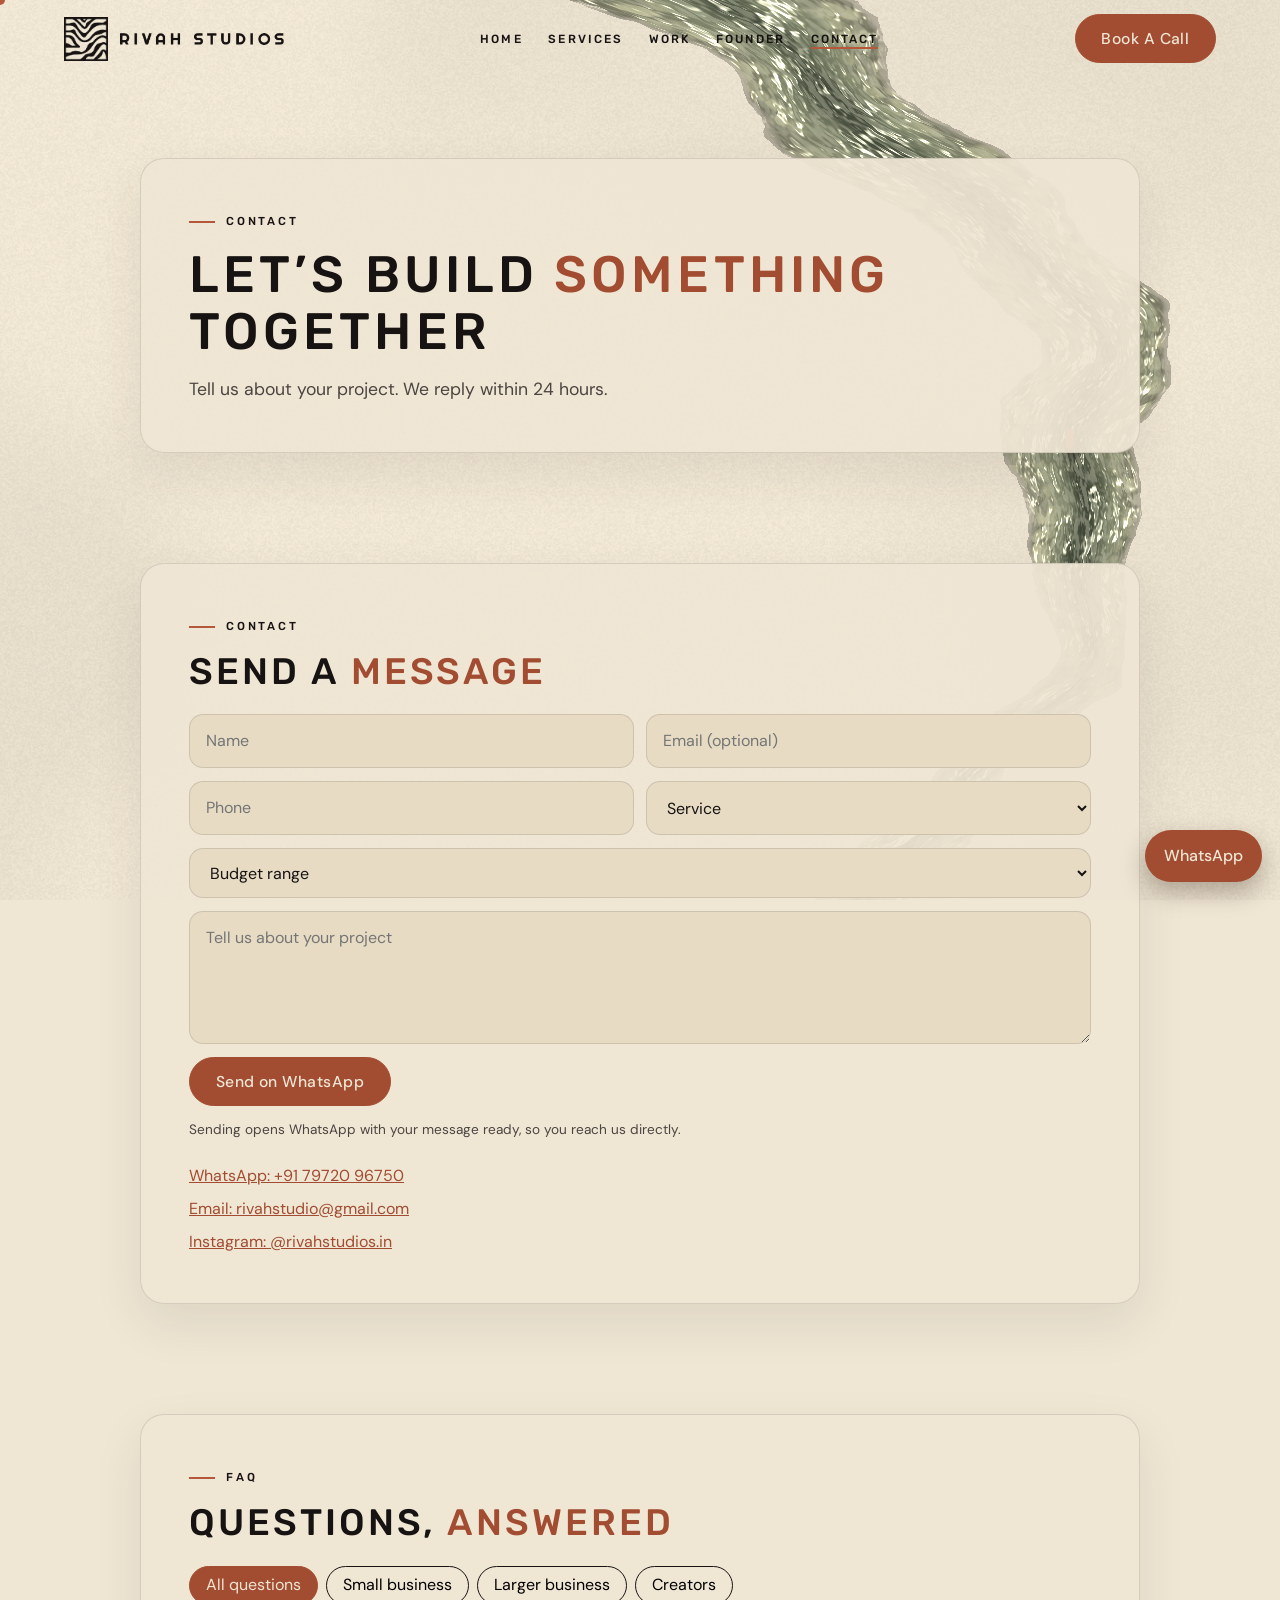
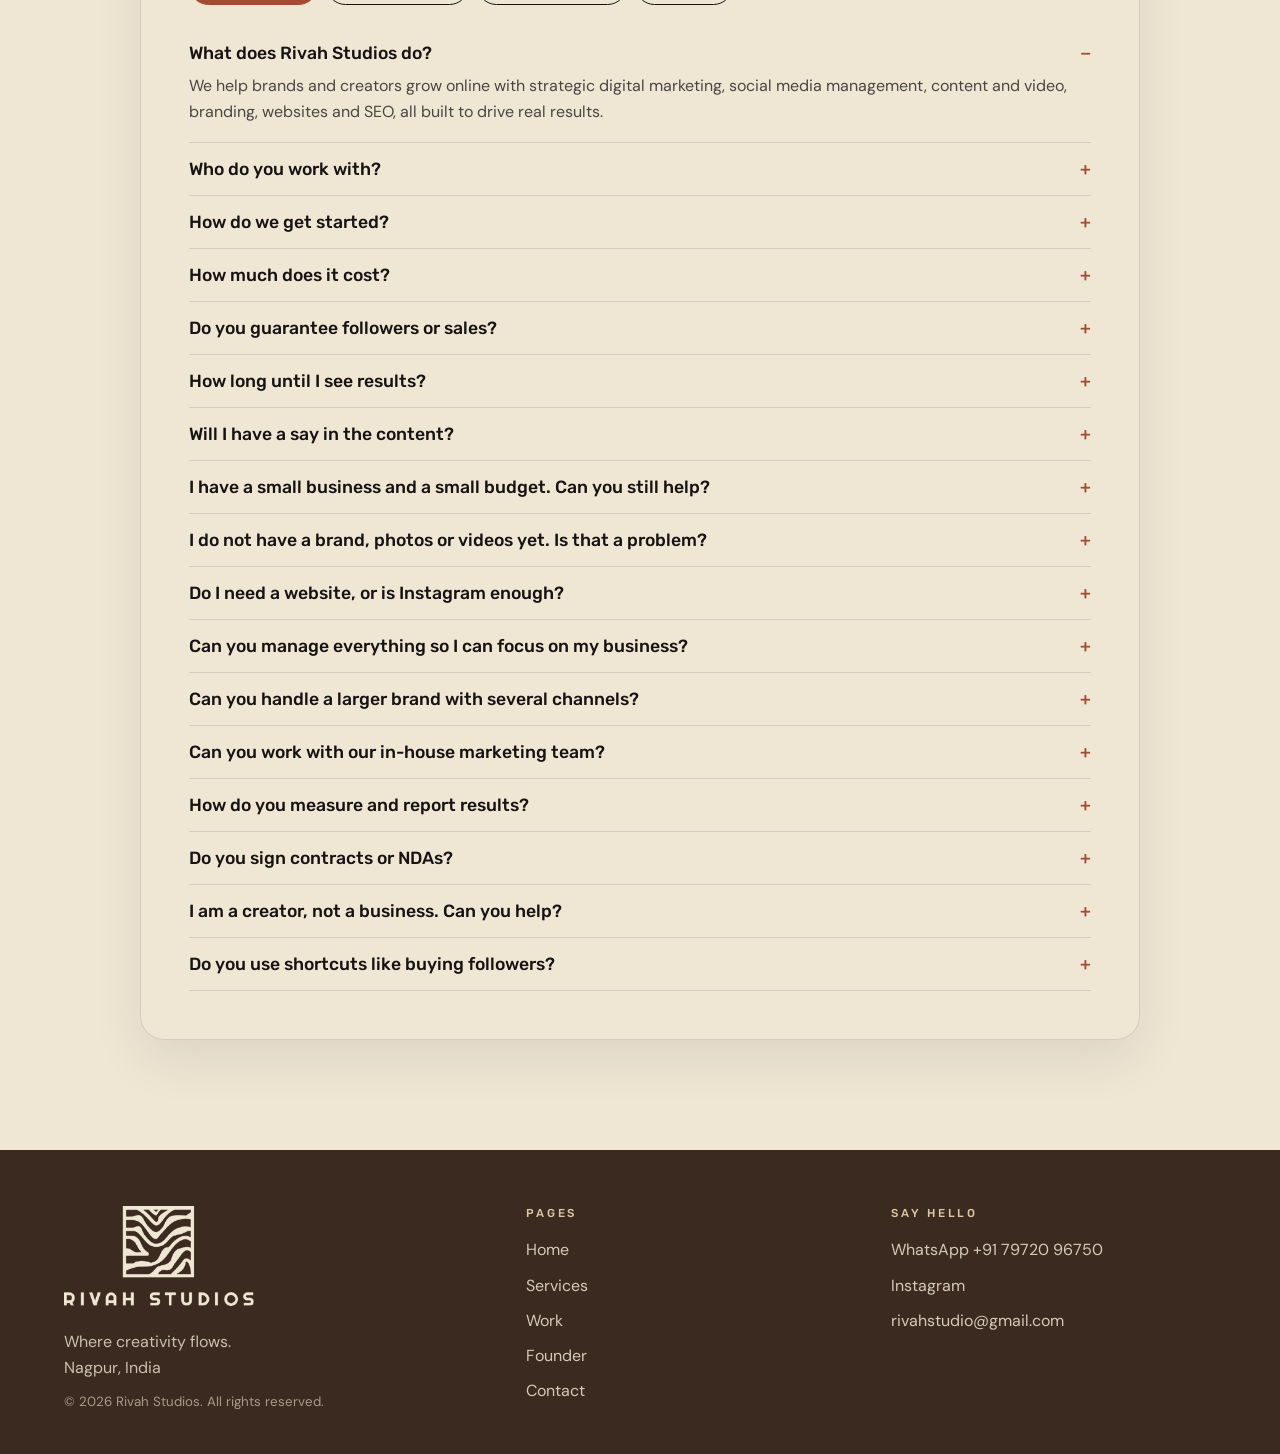
==== rivah-studios/contact.html @ 0eba28de "Initial commit - Rivah Studios" ====
<!DOCTYPE html>
<html lang="en">
<head>
<meta charset="utf-8">
<meta name="viewport" content="width=device-width, initial-scale=1, viewport-fit=cover">
<title>Contact | Rivah Studios</title>
<meta name="description" content="Book a call or send a message to Rivah Studios. Replies within 24 hours.">
<meta name="theme-color" content="#EFE6D4">
<link rel="canonical" href="https://rivahstudios.in/contact.html">
<meta property="og:type" content="website">
<meta property="og:site_name" content="Rivah Studios">
<meta property="og:title" content="Contact | Rivah Studios">
<meta property="og:description" content="Book a call or send a message to Rivah Studios. Replies within 24 hours.">
<meta property="og:url" content="https://rivahstudios.in/contact.html">
<meta property="og:image" content="https://rivahstudios.in/og-image.png">
<meta property="og:image:width" content="1200">
<meta property="og:image:height" content="630">
<meta name="twitter:card" content="summary_large_image">
<link rel="icon" href="favicon.ico" sizes="48x48">
<link rel="icon" href="assets/logo/favicon-32.png" type="image/png" sizes="32x32">
<link rel="apple-touch-icon" href="assets/logo/apple-touch-icon.png">
<link rel="manifest" href="site.webmanifest">
<link rel="preconnect" href="https://fonts.googleapis.com">
<link rel="preconnect" href="https://fonts.gstatic.com" crossorigin>
<link href="https://fonts.googleapis.com/css2?family=DM+Sans:wght@400;500;700&family=Rubik:wght@400;500&display=swap" rel="stylesheet">
<link rel="stylesheet" href="css/base.css">
<link rel="stylesheet" href="css/layout.css">
<link rel="stylesheet" href="css/components.css">
<link rel="stylesheet" href="css/effects.css">
<link rel="stylesheet" href="css/responsive.css">

<noscript><style>.rv{opacity:1;transform:none;filter:none}#ld{display:none}</style></noscript>
</head>
<body>
<a class="skip" href="#main">Skip to content</a>
<canvas id="c" aria-hidden="true"></canvas><div id="cur"></div>
<div id="app">
<nav id="nav"><a class="logo" href="index.html" aria-label="Rivah Studios home"><img class="lg-mark" src="assets/logo/logo-mark.png" alt="" width="462" height="462"><img class="lg-word" src="assets/logo/logo-wordmark.png" alt="Rivah Studios" width="1230" height="90"></a>
<div class="links"><a href="index.html">Home</a><a href="services.html">Services</a><a href="work.html">Work</a><a href="about.html">Founder</a><a href="contact.html" aria-current="page">Contact</a></div>
<div class="nr"><a class="btn nc" data-wa="call" href="https://wa.me/917972096750?text=Hi%20Rivah%20Studios%2C%20I%20would%20like%20to%20book%20a%20call." target="_blank" rel="noopener">Book A Call</a><button class="bg" id="bg" aria-label="Menu" aria-expanded="false">☰</button></div></nav>
<main id="main">
<section class="panel page-head rv"><span class="tag">Contact</span><h1>Let’s build <em>something</em> together</h1><p>Tell us about your project. We reply within 24 hours.</p></section>

<section id="contact" class="panel rv"><span class="tag">Contact</span><h2>Send a <em>message</em></h2>
<form id="f" novalidate>
<label class="hp" aria-hidden="true">Company<input name="company" tabindex="-1" autocomplete="off"></label>
<input name="name" placeholder="Name" aria-label="Name" autocomplete="name" required>
<input name="email" type="email" placeholder="Email (optional)" aria-label="Email (optional)" autocomplete="email">
<input name="phone" type="tel" placeholder="Phone" aria-label="Phone" autocomplete="tel">
<select name="service" aria-label="Service" id="sel"></select>
<select name="budget" class="full" aria-label="Budget"><option value="">Budget range</option><option>Under ₹25K</option><option>₹25K to ₹1L</option><option>₹1L and above</option></select>
<textarea name="message" class="full" rows="4" placeholder="Tell us about your project" aria-label="Message"></textarea>
<div class="full"><button class="btn" type="submit">Send on WhatsApp</button><span id="ok" role="status" aria-live="polite"></span></div>
<p class="full note">Sending opens WhatsApp with your message ready, so you reach us directly.</p></form>
<div class="info"><a href="https://wa.me/917972096750" target="_blank" rel="noopener">WhatsApp: +91 79720 96750</a><a href="mailto:rivahstudio@gmail.com">Email: rivahstudio@gmail.com</a><a href="https://www.instagram.com/rivahstudios.in" target="_blank" rel="noopener">Instagram: @rivahstudios.in</a></div></section>

<section id="faq" class="panel rv"><span class="tag">FAQ</span><h2>Questions, <em>answered</em></h2><div class="pills" id="faq-pills"></div><div id="faq-list"></div></section>
</main>
<footer><div><a class="logo" href="index.html" aria-label="Rivah Studios home"><img src="assets/logo/logo-lockup-reversed.png" alt="Rivah Studios" width="1230" height="648"></a><p>Where creativity flows.<br>Nagpur, India</p><small>© <span id="yr">2026</span> Rivah Studios. All rights reserved.</small></div>
<div><p class="ft-t">Pages</p><a href="index.html">Home</a><a href="services.html">Services</a><a href="work.html">Work</a><a href="about.html">Founder</a><a href="contact.html">Contact</a></div>
<div><p class="ft-t">Say hello</p><a href="https://wa.me/917972096750" target="_blank" rel="noopener">WhatsApp +91 79720 96750</a><a href="https://www.instagram.com/rivahstudios.in" target="_blank" rel="noopener">Instagram</a><a href="mailto:rivahstudio@gmail.com">rivahstudio@gmail.com</a></div></footer>
<a class="wa" id="wa" data-wa="chat" href="https://wa.me/917972096750?text=Hi%20Rivah%20Studios%2C%20I%20would%20like%20to%20discuss%20a%20project." target="_blank" rel="noopener" aria-label="Chat on WhatsApp">WhatsApp</a>
</div>

<script src="js/core/config.js" defer></script>
<script src="js/core/data.js" defer></script>
<script src="js/core/utils.js" defer></script>
<script src="js/river/river-shader.js" defer></script>
<script src="js/components/contact-form.js" defer></script>
<script src="js/components/faq.js" defer></script>
<script src="js/components/nav.js" defer></script>
<script src="js/components/whatsapp.js" defer></script>
<script src="js/components/effects.js" defer></script>
<script src="js/components/reveal.js" defer></script>
<script src="js/river/river.js" defer></script>
</body>
</html>
---- rivah-studios/css/base.css ----
/* base.css: brand tokens (from the Rivah Studios Brand Identity Kit), reset and typography. Change colors and fonts here only. */
:root{--cream:#EFE6D4;--ink:#161312;--sand:#D9C7A5;--terra:#B5573A;--sage:#7A8266;--umber:#3B2A20;
--terra-d:#A24C31;--card:#E7DBC4;--ink2:rgba(22,19,18,.76);--line:rgba(22,19,18,.12);--soft:rgba(181,87,58,.10);
--font-display:Rubik,system-ui,sans-serif;--font-body:"DM Sans",system-ui,sans-serif;
box-sizing:border-box;padding-top:env(safe-area-inset-top,0px);padding-bottom:env(safe-area-inset-bottom,0px)}
@media (prefers-color-scheme: dark){:root:not([data-theme="light"]){--cream:#EFE6D4;--ink:#161312}}
:root[data-theme="dark"]{--cream:#EFE6D4;--ink:#161312}
html{scroll-behavior:smooth;scroll-padding-top:90px}
*{box-sizing:border-box}
body{margin:0;background:var(--cream);color:var(--ink);font-family:var(--font-body);overflow-x:hidden;line-height:1.65;-webkit-font-smoothing:antialiased}
img{max-width:100%}
h1,h2,h3{font-family:var(--font-display);font-weight:500;margin:0;line-height:1.12;text-transform:uppercase;letter-spacing:.08em;color:var(--ink)}
h1{font-size:clamp(1.8rem,4.4vw,3.2rem)}
h2{font-size:clamp(1.5rem,3.4vw,2.3rem);margin-bottom:1.4rem}
h3{font-size:1rem;letter-spacing:.06em}
h1 em,h2 em{font-style:normal;color:var(--terra-d)}
canvas{position:fixed;inset:0;width:100%;height:100%;z-index:0;display:block}
#app{position:relative;z-index:1}
.tag{display:inline-block;font:500 .72rem var(--font-display);letter-spacing:.24em;text-transform:uppercase;color:var(--ink);margin-bottom:1.1rem}
.tag:before{content:"";display:inline-block;width:26px;height:2px;background:var(--terra);vertical-align:middle;margin-right:.7rem}
---- rivah-studios/css/layout.css ----
/* layout.css: Page frame: navbar, panels, marquee, footer, floating WhatsApp button. */
nav{position:sticky;top:0;z-index:20;display:flex;align-items:center;justify-content:space-between;padding:.9rem 5vw;transition:.3s}
nav.s{background:rgba(239,230,212,.85);backdrop-filter:blur(10px);-webkit-backdrop-filter:blur(10px);border-bottom:1px solid var(--line)}
.logo{display:flex;align-items:center;gap:.75rem;text-decoration:none}
.logo img{display:block;width:auto}
.lg-mark{height:44px}
.lg-word{height:12px}
.nr{display:flex;align-items:center;gap:.6rem}
.bg{display:none;background:transparent;border:1px solid var(--ink);border-radius:50%;width:42px;height:42px;font-size:1.1rem;cursor:pointer;color:var(--ink)}
.links{display:flex;gap:1.6rem}
.links a{color:var(--ink);text-decoration:none;font:500 .74rem var(--font-display);letter-spacing:.18em;text-transform:uppercase;position:relative}
.links a:after{content:"";position:absolute;left:0;bottom:-3px;height:2px;width:0;background:var(--terra);transition:.3s}
.links a:hover:after{width:100%}
.panel{max-width:1000px;margin:0 auto 110px;background:rgba(239,230,212,.93);border:1px solid var(--line);border-radius:24px;padding:clamp(1.4rem,4vw,3rem);box-shadow:0 20px 50px rgba(59,42,32,.09);width:calc(100% - 8vw)}
.mq{overflow:hidden;border-block:1px solid var(--ink);padding:.9rem 0;margin:0 0 110px;background:rgba(239,230,212,.9)}
.mq div{display:flex;gap:3rem;width:max-content;animation:mq 30s linear infinite;font:500 1.05rem var(--font-display);letter-spacing:.22em;text-transform:uppercase}
.mq span:nth-child(even){color:var(--terra)}
@keyframes mq{to{transform:translateX(-50%)}}
footer{background:var(--umber);color:var(--cream);padding:3.5rem 5vw 2.5rem;display:grid;grid-template-columns:1.3fr 1fr 1fr;gap:2.5rem}
footer a{display:block;color:var(--cream);text-decoration:none;margin:0 0 .55rem;opacity:.85}
footer a:hover{color:var(--sand);opacity:1}
footer .logo{display:inline-block;margin:0;opacity:1}
footer .logo img{width:clamp(150px,16vw,190px);height:auto}
footer p{margin:.9rem 0 .4rem;color:rgba(239,230,212,.8)}
footer .ft-t{font:500 .72rem var(--font-display);letter-spacing:.24em;text-transform:uppercase;color:var(--sand);margin:0 0 1.1rem}
footer small{color:rgba(239,230,212,.6)}
.wa{position:fixed;right:18px;bottom:calc(18px + env(safe-area-inset-bottom,0px));z-index:30;background:var(--terra-d);color:var(--cream);border-radius:999px;padding:.8rem 1.2rem;text-decoration:none;font-weight:500;box-shadow:0 10px 25px rgba(59,42,32,.35)}
---- rivah-studios/css/components.css ----
/* components.css: Reusable pieces: buttons, cards, creator cards, services, FAQ, form, cursor. */
.btn{display:inline-block;border-radius:999px;padding:.8rem 1.6rem;font:500 .98rem var(--font-body);text-decoration:none;cursor:pointer;border:1px solid var(--terra-d);background:var(--terra-d);color:var(--cream);transition:.3s}
.btn:hover{background:var(--terra-d);transform:translateY(-2px)}
.btn.o{background:transparent;color:var(--ink);border-color:var(--ink)}
.btn.o:hover{background:var(--terra-d);border-color:var(--terra-d);color:var(--cream)}
.card{background:var(--card);border:1px solid var(--line);border-radius:20px;box-shadow:0 12px 30px rgba(59,42,32,.12);padding:1rem 1.2rem}
.pills{display:flex;gap:.5rem;flex-wrap:wrap;margin-bottom:1.4rem}
.pills button{border:1px solid var(--ink);background:transparent;border-radius:999px;padding:.35rem 1rem;font:inherit;cursor:pointer;transition:.3s}
.pills button.on,.pills button:hover{background:var(--terra-d);border-color:var(--terra-d);color:var(--cream)}
.grid{display:grid;grid-template-columns:repeat(auto-fill,minmax(210px,1fr));gap:1rem}
.cr{position:relative;aspect-ratio:3/4;border-radius:20px;overflow:hidden;cursor:pointer;display:block;text-decoration:none;color:var(--cream)}
.cr .im{position:absolute;inset:0;display:grid;place-items:center;font:500 4rem var(--font-display);color:rgba(239,230,212,.85);transition:transform .8s cubic-bezier(.2,.8,.2,1)}
.cr:hover .im{transform:scale(1.1)}
.cr .ov{position:absolute;inset:0;background:linear-gradient(transparent 30%,rgba(22,19,18,.82));opacity:0;transition:.5s}
.cr:hover .ov,.cr:focus-visible .ov{opacity:1}
.cr .in{position:absolute;left:.7rem;right:.7rem;bottom:.7rem;padding:.8rem;border-radius:16px;background:rgba(239,230,212,.14);border:1px solid rgba(239,230,212,.25);backdrop-filter:blur(8px);-webkit-backdrop-filter:blur(8px);transform:translateY(120%);transition:.5s cubic-bezier(.2,.8,.2,1);font-size:.85rem}
.cr:hover .in,.cr:focus-visible .in{transform:none}
.cr .in b{display:block;font:500 1rem var(--font-display)}
.cr .vb{display:block;margin-top:.5rem;text-align:center;background:var(--terra);border-radius:999px;padding:.35rem}
.nm{position:absolute;left:1rem;top:1rem;background:rgba(239,230,212,.9);color:var(--ink);border-radius:999px;padding:.15rem .7rem;font-size:.8rem}
.sv{display:grid;grid-template-columns:repeat(auto-fill,minmax(240px,1fr));gap:1rem}
.sv .card{transition:.4s}
.sv .card:hover{transform:translateY(-5px);border-color:var(--terra)}
.sv i{display:grid;place-items:center;width:44px;height:44px;border-radius:50%;background:var(--soft);color:var(--terra-d);font-style:normal;font-size:1.2rem;margin-bottom:.7rem;transition:.5s}
.sv .card:hover i{transform:rotate(360deg);background:var(--terra-d);color:var(--cream)}
.sv h3{font-size:1.15rem;margin-bottom:.3rem}
.sv p{margin:0;color:var(--ink2);font-size:.92rem}
details{border-bottom:1px solid var(--line);padding:1rem 0}
summary{cursor:pointer;font:500 1.1rem var(--font-display);list-style:none}
summary:after{content:"+";float:right;color:var(--terra-d)}
details[open] summary:after{content:"−"}
details p{color:var(--ink2);margin:.6rem 0 0}
form{display:grid;grid-template-columns:1fr 1fr;gap:.8rem}
form .full{grid-column:1/-1}
input,select,textarea{width:100%;background:var(--card);border:1px solid var(--line);border-radius:14px;padding:.8rem 1rem;font:inherit;color:var(--ink)}
input:focus,select:focus,textarea:focus{outline:2px solid var(--terra);border-color:transparent}
#cur{position:fixed;width:10px;height:10px;border-radius:50%;background:var(--terra);z-index:50;pointer-events:none;transform:translate(-50%,-50%);transition:width .25s,height .25s,background .25s;display:none}
#cur.h{width:36px;height:36px;background:rgba(181,87,58,.25)}
.cr{transition:transform .3s ease-out}

.skip{position:absolute;left:-999px;top:0;z-index:200;background:var(--terra-d);color:var(--cream);padding:.6rem 1rem;border-radius:0 0 12px 0}
.skip:focus{left:0}
:focus-visible{outline:2px solid var(--terra-d);outline-offset:3px}
.hp{position:absolute;left:-9999px;width:1px;height:1px;overflow:hidden}
#ok{margin-left:.8rem;color:var(--terra-d)}
#ok.err{color:var(--ink);font-weight:500}
.cg{display:grid;grid-template-columns:repeat(auto-fill,minmax(260px,1fr));gap:1rem}
.case{text-align:left;border:1px solid var(--line);border-radius:20px;overflow:hidden;background:var(--card);cursor:pointer;padding:0;font:inherit;color:var(--ink);transition:.4s}
.case:hover{transform:translateY(-5px);border-color:var(--terra)}
.case .cv{position:relative;aspect-ratio:16/10;display:grid;place-items:center;font:500 1.1rem var(--font-display);letter-spacing:.2em;text-transform:uppercase;color:var(--cream);text-align:center;padding:0 1rem}
.case .rs{position:absolute;inset:0;background:rgba(59,42,32,.94);display:flex;gap:1.4rem;align-items:center;justify-content:center;opacity:0;transition:.4s;font-style:normal}
.case:hover .rs,.case:focus-visible .rs{opacity:1}
.rs b{display:block;font:500 1.6rem var(--font-display)}
.rs span{font:400 .8rem var(--font-body)}
.case .bd{padding:1rem 1.2rem}
.case small{color:var(--terra-d)}
.case h3{font-size:1.2rem;margin:.2rem 0 .4rem}
.case p{margin:0;color:var(--ink2);font-size:.92rem}
dialog{border:1px solid var(--line);border-radius:24px;background:var(--cream);color:var(--ink);max-width:680px;width:calc(100% - 2rem);padding:clamp(1.4rem,4vw,2.4rem);max-height:88vh;overflow:auto}
dialog::backdrop{background:rgba(22,19,18,.45)}
dialog .x{position:absolute;right:1rem;top:1rem;border:1px solid var(--ink);background:transparent;border-radius:50%;width:38px;height:38px;cursor:pointer;color:var(--ink)}
dialog h2{font-size:clamp(1.6rem,4vw,2.2rem);margin:.4rem 0 1rem}
dialog h4{margin:1.2rem 0 .3rem;font-family:var(--font-display);color:var(--terra-d)}
dialog p,dialog li{color:var(--ink2)}
.kp{display:grid;grid-template-columns:repeat(auto-fit,minmax(120px,1fr));gap:.8rem}
.kp div{background:var(--soft);border-radius:16px;padding:.8rem 1rem}
.kp b{display:block;font:500 1.5rem var(--font-display);color:var(--terra-d)}
.kp span{font-size:.85rem;color:var(--ink2)}
.ts{overflow:hidden;border-radius:20px}
.tt{display:flex;transition:transform .8s cubic-bezier(.2,.8,.2,1)}
.tc{flex:0 0 100%;margin:0;padding:1.6rem;background:var(--card);border:1px solid var(--line);border-radius:20px}
.tc blockquote{margin:.6rem 0 1rem;font:400 clamp(1.1rem,2.4vw,1.45rem)/1.55 var(--font-body)}
.stars{color:var(--terra);letter-spacing:.15em}
.tc cite{font-style:normal;color:var(--ink2);font-size:.95rem}
.dots{display:flex;gap:.5rem;justify-content:center;margin-top:1rem}
.dots button{width:12px;height:12px;border-radius:50%;border:1px solid var(--ink);background:transparent;padding:0;cursor:pointer}
.dots button.on{background:var(--terra);border-color:var(--terra)}
.page-head{margin-top:9vh}
.page-head h1{font-size:clamp(1.8rem,4.8vw,3.2rem);margin-bottom:.9rem}
.page-head p{color:var(--ink2);max-width:36rem;margin:0;font-size:1.1rem}
.more{margin-top:1.6rem}
.band{text-align:center}
.band p{color:var(--ink2);margin:0 auto 1.4rem;max-width:30rem}
.info{display:grid;gap:.4rem;margin-top:1.4rem;color:var(--ink2)}
.info a{color:var(--terra-d)}
.links a[aria-current="page"]:after{width:100%}

.panel.dark{background:var(--umber);border-color:transparent;color:var(--cream);box-shadow:0 24px 60px rgba(59,42,32,.28)}
.panel.dark h2,.panel.dark h3{color:var(--cream)}
.panel.dark h2 em{color:var(--sand)}
.panel.dark .tag{color:var(--sand)}
.panel.dark .rc{background:rgba(239,230,212,.06);border-color:rgba(239,230,212,.14)}
.panel.dark .rc b{color:var(--sand)}
.panel.dark .rc span{color:rgba(239,230,212,.8)}
.panel.dark .pb{background:rgba(239,230,212,.16)}
.band{background:var(--terra-d);border-color:transparent;color:var(--cream);box-shadow:0 24px 60px rgba(181,87,58,.25)}
.band h2{color:var(--cream)}
.band h2 em{color:var(--ink)}
.band p{color:rgba(239,230,212,.95)}
.band .btn{background:var(--ink);border-color:var(--ink);color:var(--cream)}
.band .btn:hover{background:var(--umber);border-color:var(--umber)}
.btn:hover{background:var(--umber);border-color:var(--umber)}
.btn{letter-spacing:.03em}
.note{font-size:.85rem;color:var(--ink2);margin:0}
.reels{display:grid;grid-template-columns:repeat(auto-fill,minmax(190px,1fr));gap:1rem}
.reel{position:relative;aspect-ratio:9/16;border-radius:20px;overflow:hidden;display:block;color:var(--cream);text-decoration:none;isolation:isolate;transition:transform .5s cubic-bezier(.2,.8,.2,1)}
.reel:hover{transform:translateY(-6px)}
.reel .rm{position:absolute;inset:0;z-index:-1;display:block;font:500 .72rem var(--font-display);letter-spacing:.2em;text-transform:uppercase;text-align:left;padding:1.05rem 3.6rem 1rem 1rem;line-height:1.4}
.reel video{position:absolute;inset:0;width:100%;height:100%;object-fit:cover;z-index:-1}
.reel:after{content:"";position:absolute;inset:0;background:linear-gradient(transparent 45%,rgba(22,19,18,.82));z-index:-1}
.reel .ig{position:absolute;top:.8rem;right:.8rem;width:38px;height:38px;border-radius:50%;background:rgba(239,230,212,.18);border:1px solid rgba(239,230,212,.45);display:grid;place-items:center;backdrop-filter:blur(6px);-webkit-backdrop-filter:blur(6px)}
.reel .ig svg{width:19px;height:19px}
.reel .pl{position:absolute;left:50%;top:50%;width:54px;height:54px;transform:translate(-50%,-50%);border-radius:50%;background:rgba(239,230,212,.92);color:var(--ink);display:grid;place-items:center;transition:transform .4s}
.reel .pl svg{width:24px;height:24px}
.reel:hover .pl{transform:translate(-50%,-50%) scale(1.1)}
.reel .bt{position:absolute;left:.9rem;right:.9rem;bottom:.9rem}
.reel .bt b{display:block;font:500 .78rem var(--font-display);letter-spacing:.12em;text-transform:uppercase;margin-bottom:.45rem;line-height:1.3}
.reel .st{display:flex;gap:.9rem;font-size:.82rem}
.reel .st span{display:inline-flex;align-items:center;gap:.3rem}
.reel .st svg{width:14px;height:14px}
.lead{color:var(--ink2);margin:-.6rem 0 1.4rem;max-width:34rem}
.who{display:grid;grid-template-columns:repeat(auto-fit,minmax(230px,1fr));gap:1rem}
.who .card{display:flex;flex-direction:column}
.who .card p{margin:.3rem 0 0;color:var(--ink2);font-size:.95rem}
.who .card a{margin-top:auto;padding-top:1.1rem;font:500 .74rem var(--font-display);letter-spacing:.18em;text-transform:uppercase;color:var(--terra-d);text-decoration:none}
.who .card a:hover{color:var(--ink)}
#faq-list{margin-top:.4rem}
@media (min-width:1000px){.who{grid-template-columns:repeat(4,1fr)}}

.cp{margin:0 0 1rem;max-width:44rem;font-size:1.05rem;color:var(--ink2)}
.panel.dark .cp{color:rgba(239,230,212,.86)}
.panel.dark .btn:hover{background:var(--cream);color:var(--ink);border-color:var(--cream)}
.panel.dark .btn.o{color:var(--cream);border-color:rgba(239,230,212,.6)}
.panel.dark .btn.o:hover{background:var(--terra-d);border-color:var(--terra-d);color:var(--cream)}
.chain{display:flex;flex-wrap:wrap;align-items:center;gap:.6rem .7rem;margin-top:1.4rem}
.chain span,.chips span{padding:.55rem 1rem;border:1px solid var(--ink);border-radius:999px;font:500 .74rem var(--font-display);letter-spacing:.16em;text-transform:uppercase}
.chain i{font-style:normal;color:var(--terra-d)}
.steps4{display:grid;grid-template-columns:repeat(auto-fit,minmax(200px,1fr));gap:1rem;margin-top:1.6rem}
.steps4 div{border:1px solid rgba(239,230,212,.18);background:rgba(239,230,212,.06);border-radius:18px;padding:1.1rem 1.2rem}
.steps4 b{display:block;font:500 .72rem var(--font-display);letter-spacing:.22em;color:var(--sand);margin-bottom:.5rem}
.steps4 p{margin:0;font-size:1.05rem}
.wd{display:grid;grid-template-columns:repeat(auto-fit,minmax(260px,1fr));gap:1rem}
.wd .card p{margin:.4rem 0 0;color:var(--ink2);font-size:.95rem}
.wd .card .q{display:block;font-style:normal;font-size:.9rem;color:var(--terra-d);border-left:2px solid var(--terra);padding-left:.7rem;margin-top:.9rem}
.chips{display:flex;flex-wrap:wrap;gap:.6rem;margin:1.2rem 0}
.pull{margin:1.2rem 0 0;font:500 1.05rem/1.5 var(--font-display);letter-spacing:.04em;max-width:36rem}
.sw{display:grid;grid-template-columns:repeat(auto-fit,minmax(240px,1fr));gap:1rem}
.sw .card b{display:block;font:500 clamp(1.8rem,3.6vw,2.6rem)/1.05 var(--font-display);color:var(--terra-d)}
.sw .card small{display:block;margin:.6rem 0;font:500 .72rem var(--font-display);letter-spacing:.2em;text-transform:uppercase}
.sw .card p{margin:0;color:var(--ink2);font-size:.93rem}
.ap{display:grid;grid-template-columns:repeat(auto-fit,minmax(200px,1fr));gap:1rem;counter-reset:ap}
.ap .card:before{counter-increment:ap;content:"0" counter(ap);display:block;font:500 .78rem var(--font-display);letter-spacing:.2em;color:var(--terra-d);margin-bottom:.6rem}
.ap .card p{margin:.3rem 0 0;color:var(--ink2);font-size:.93rem}
.price{margin:1.2rem 0 .6rem;font:500 clamp(1.5rem,4vw,2.4rem)/1.15 var(--font-display);letter-spacing:.06em;text-transform:uppercase;color:var(--sand)}

.fg{display:grid;grid-template-columns:repeat(auto-fit,minmax(300px,1fr));gap:1rem;margin-bottom:1.6rem}
.fc{border:1px solid var(--line);border-radius:22px;overflow:hidden;background:var(--card);display:flex;flex-direction:column}
.fc .fh{padding:1.3rem 1.4rem 1.2rem;color:var(--cream);min-height:150px;display:flex;flex-direction:column;justify-content:flex-end;gap:.35rem}
.fc .fh small{font:500 .68rem var(--font-display);letter-spacing:.2em;text-transform:uppercase;opacity:.92;line-height:1.5}
.fc .fh h3{color:var(--cream);font-size:1.2rem;line-height:1.25}
.fc .fh em{font-style:normal;font-size:.85rem;opacity:.92}
.fc .fb{padding:1.2rem 1.4rem 1.4rem;display:flex;flex-direction:column;gap:1rem;flex:1}
.fc .fb p{margin:0;color:var(--ink2);font-size:.95rem}
.fs{display:grid;grid-template-columns:repeat(auto-fit,minmax(105px,1fr));gap:.7rem}
.fs div{background:var(--soft);border-radius:14px;padding:.7rem .8rem}
.fs b{display:block;font:500 1.35rem var(--font-display);color:var(--terra-d)}
.fs span{display:block;font-size:.78rem;line-height:1.35;color:var(--ink2)}
.fa{display:flex;gap:.7rem;align-items:center;margin-top:auto}
.fi{width:44px;height:44px;border-radius:50%;border:1px solid var(--ink);display:grid;place-items:center;color:var(--ink);transition:.3s}
.fi:hover{background:var(--terra-d);border-color:var(--terra-d);color:var(--cream)}
.fi svg{width:20px;height:20px}
dialog ul{margin:.3rem 0 0;padding-left:1.1rem}
@media (min-width:1000px){.fg{grid-template-columns:repeat(2,1fr)}}
---- rivah-studios/css/effects.css ----
/* effects.css: Loader, scroll reveal, headline word reveal, reduced motion. */
.rv{opacity:0;transform:translateY(30px);filter:blur(6px);transition:1s cubic-bezier(.2,.8,.2,1)}
.rv.in{opacity:1;transform:none;filter:none}
#ld{position:fixed;inset:0;z-index:100;background:var(--cream);display:grid;place-items:center;transition:opacity .8s .1s,visibility 0s 1s}
#ld.x{opacity:0;visibility:hidden}
#lt{display:grid;justify-items:center;gap:1.1rem}
#lt img{width:clamp(150px,34vw,230px);height:auto;opacity:0;transform:scale(.94);animation:li 1s cubic-bezier(.2,.8,.2,1) .1s forwards}
@keyframes li{to{opacity:1;transform:none}}
#lt:after{content:"";display:block;height:2px;width:64px;background:var(--terra);transform:scaleX(0);animation:lb 1.2s .5s ease forwards}
@keyframes lb{to{transform:scaleX(1)}}
.w{display:inline-block;overflow:hidden;vertical-align:bottom;padding:.06em 0 .16em;margin:-.06em 0 -.16em}
.w>span{display:inline-block;transform:translateY(115%);transition:transform 1s cubic-bezier(.2,.8,.2,1)}
.in .w>span{transform:none}
@media (hover:hover){#cur{display:block}}
@media (prefers-reduced-motion: reduce){*{animation:none!important;transition:none!important}.rv{opacity:1;transform:none;filter:none}}
---- rivah-studios/css/responsive.css ----
/* responsive.css: Breakpoints: 960 tablet, 800 mobile, 480 small phones, touch devices. */
@media (max-width:960px){.links{display:none}.bg{display:block}.links.open{display:flex;position:absolute;top:100%;left:4vw;right:4vw;flex-direction:column;gap:.9rem;background:var(--card);border:1px solid var(--line);border-radius:18px;padding:1.1rem 1.3rem;box-shadow:0 14px 30px rgba(59,42,32,.15)}.pr{grid-template-columns:repeat(3,1fr)}}
@media (max-width:800px){.hero,.fd{grid-template-columns:1fr}.fl{min-height:330px}.pr{grid-template-columns:1fr}form{grid-template-columns:1fr}.panel{margin-bottom:70px}.stats{grid-template-columns:repeat(2,1fr)}.grid{grid-template-columns:repeat(2,1fr)}.fd .ph{max-width:260px}}
@media (max-width:480px){.nc{padding:.6rem 1rem;font-size:.88rem}.cta .btn{flex:1;text-align:center}.cr .im{font-size:3rem}.wa{padding:.65rem 1rem}}
@media (hover:none){.cr .ov{opacity:1}.cr .in{transform:none;font-size:.7rem;padding:.5rem;left:.4rem;right:.4rem;bottom:.4rem}.cr .in b{font-size:.82rem}.cr .vb{display:none}}
@media (max-width:520px){.nc{display:none}.lg-mark{height:38px}.lg-word{height:10px}nav{padding:.7rem 4vw}}
@media (min-width:1400px){.panel{max-width:1080px}}
@media (max-width:700px){footer{grid-template-columns:1fr;gap:2rem}}
@media (max-width:480px){.btn{padding:.8rem 1.1rem;white-space:nowrap}}
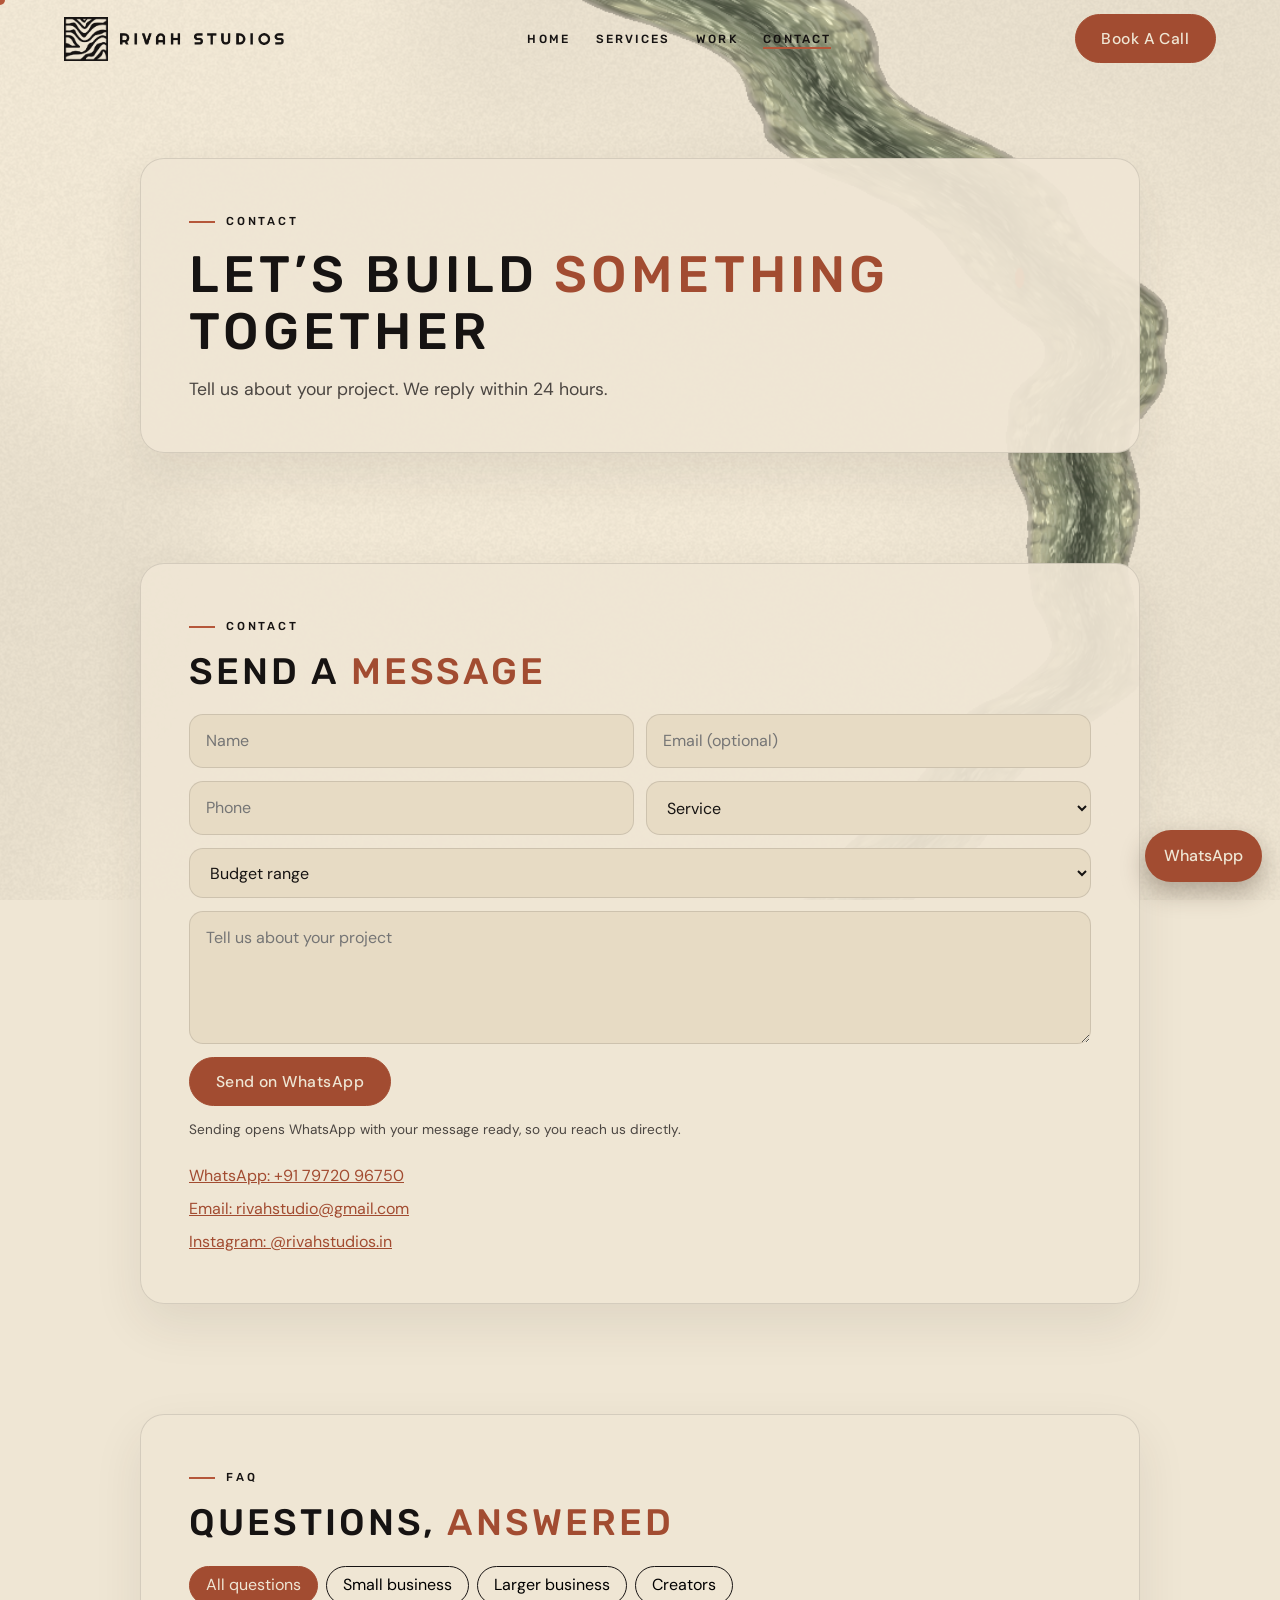
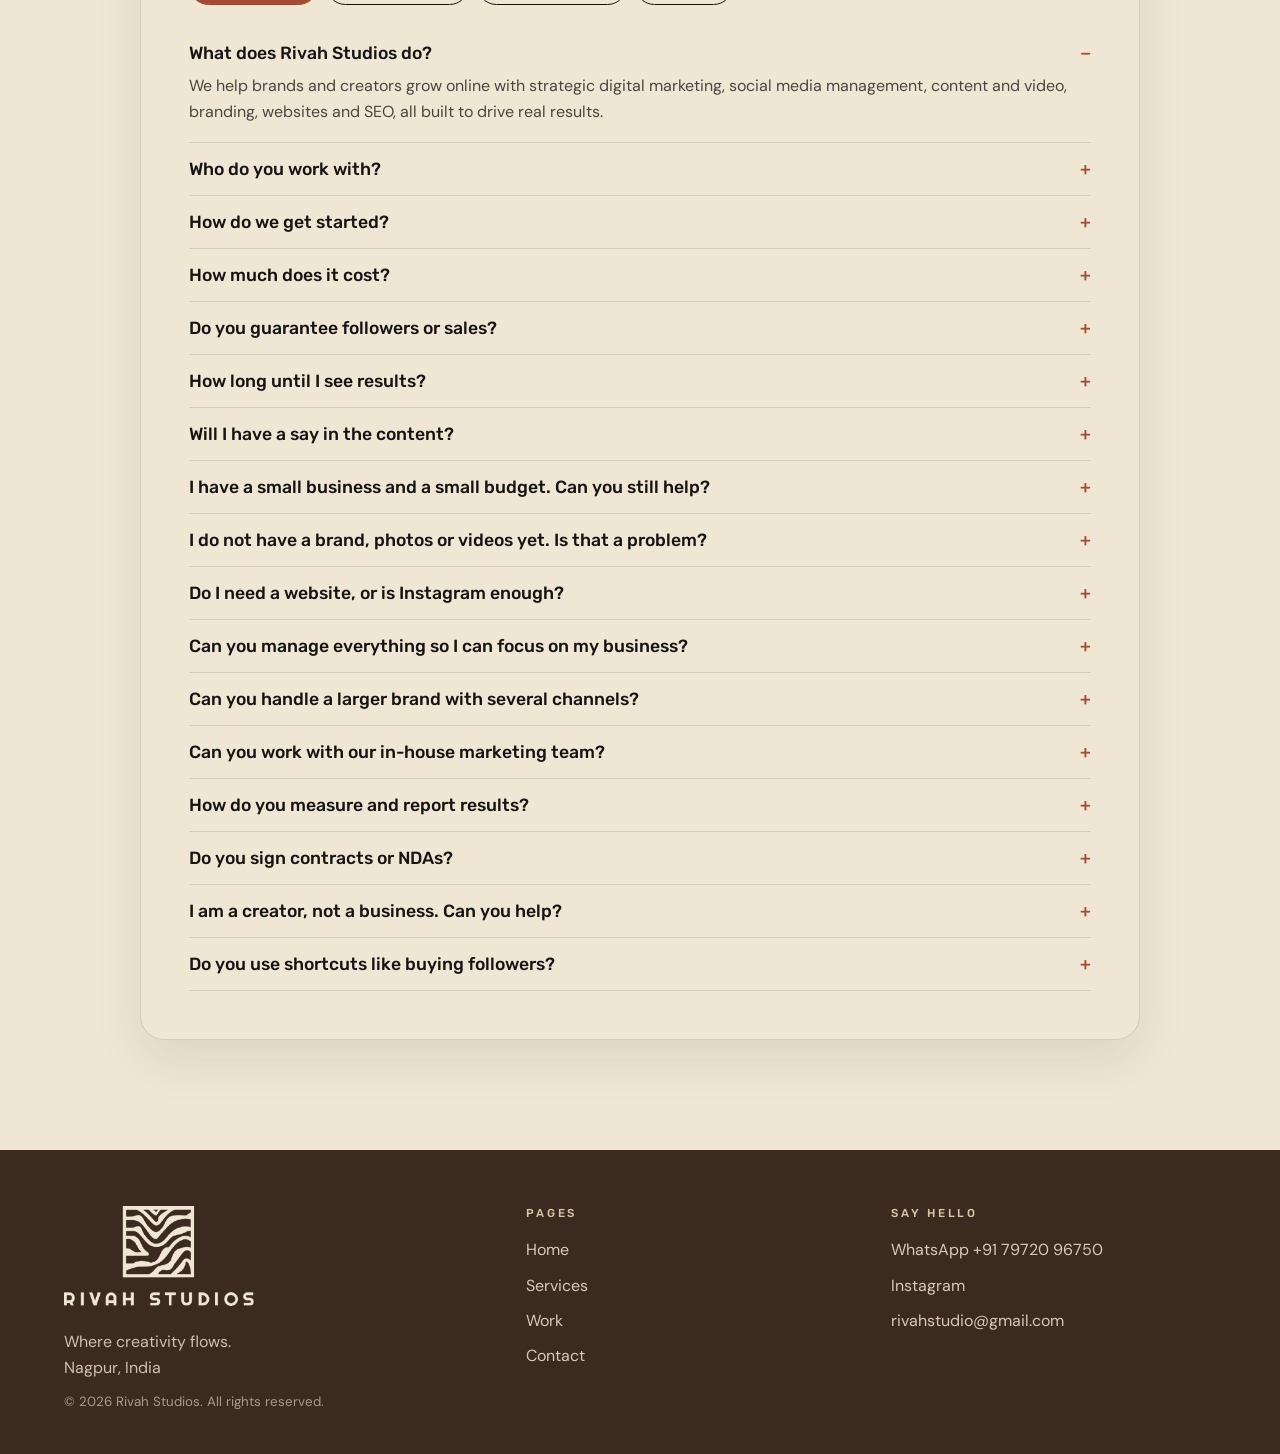
==== commit fe25424e: "update stuff founder page etc etc" ====
--- a/rivah-studios/contact.html
+++ b/rivah-studios/contact.html
@@ -36,7 +36,7 @@
 <canvas id="c" aria-hidden="true"></canvas><div id="cur"></div>
 <div id="app">
 <nav id="nav"><a class="logo" href="index.html" aria-label="Rivah Studios home"><img class="lg-mark" src="assets/logo/logo-mark.png" alt="" width="462" height="462"><img class="lg-word" src="assets/logo/logo-wordmark.png" alt="Rivah Studios" width="1230" height="90"></a>
-<div class="links"><a href="index.html">Home</a><a href="services.html">Services</a><a href="work.html">Work</a><a href="about.html">Founder</a><a href="contact.html" aria-current="page">Contact</a></div>
+<div class="links"><a href="index.html">Home</a><a href="services.html">Services</a><a href="work.html">Work</a><a href="contact.html" aria-current="page">Contact</a></div>
 <div class="nr"><a class="btn nc" data-wa="call" href="https://wa.me/917972096750?text=Hi%20Rivah%20Studios%2C%20I%20would%20like%20to%20book%20a%20call." target="_blank" rel="noopener">Book A Call</a><button class="bg" id="bg" aria-label="Menu" aria-expanded="false">☰</button></div></nav>
 <main id="main">
 <section class="panel page-head rv"><span class="tag">Contact</span><h1>Let’s build <em>something</em> together</h1><p>Tell us about your project. We reply within 24 hours.</p></section>
@@ -57,7 +57,7 @@
 <section id="faq" class="panel rv"><span class="tag">FAQ</span><h2>Questions, <em>answered</em></h2><div class="pills" id="faq-pills"></div><div id="faq-list"></div></section>
 </main>
 <footer><div><a class="logo" href="index.html" aria-label="Rivah Studios home"><img src="assets/logo/logo-lockup-reversed.png" alt="Rivah Studios" width="1230" height="648"></a><p>Where creativity flows.<br>Nagpur, India</p><small>© <span id="yr">2026</span> Rivah Studios. All rights reserved.</small></div>
-<div><p class="ft-t">Pages</p><a href="index.html">Home</a><a href="services.html">Services</a><a href="work.html">Work</a><a href="about.html">Founder</a><a href="contact.html">Contact</a></div>
+<div><p class="ft-t">Pages</p><a href="index.html">Home</a><a href="services.html">Services</a><a href="work.html">Work</a><a href="contact.html">Contact</a></div>
 <div><p class="ft-t">Say hello</p><a href="https://wa.me/917972096750" target="_blank" rel="noopener">WhatsApp +91 79720 96750</a><a href="https://www.instagram.com/rivahstudios.in" target="_blank" rel="noopener">Instagram</a><a href="mailto:rivahstudio@gmail.com">rivahstudio@gmail.com</a></div></footer>
 <a class="wa" id="wa" data-wa="chat" href="https://wa.me/917972096750?text=Hi%20Rivah%20Studios%2C%20I%20would%20like%20to%20discuss%20a%20project." target="_blank" rel="noopener" aria-label="Chat on WhatsApp">WhatsApp</a>
 </div>
--- a/rivah-studios/css/base.css
+++ b/rivah-studios/css/base.css
@@ -14,7 +14,7 @@
 h2{font-size:clamp(1.5rem,3.4vw,2.3rem);margin-bottom:1.4rem}
 h3{font-size:1rem;letter-spacing:.06em}
 h1 em,h2 em{font-style:normal;color:var(--terra-d)}
-canvas{position:fixed;inset:0;width:100%;height:100%;z-index:0;display:block}
+canvas{position:fixed;inset:0;width:100%;height:100%;height:100lvh;z-index:0;display:block}
 #app{position:relative;z-index:1}
 .tag{display:inline-block;font:500 .72rem var(--font-display);letter-spacing:.24em;text-transform:uppercase;color:var(--ink);margin-bottom:1.1rem}
 .tag:before{content:"";display:inline-block;width:26px;height:2px;background:var(--terra);vertical-align:middle;margin-right:.7rem}
--- a/rivah-studios/css/layout.css
+++ b/rivah-studios/css/layout.css
@@ -1,6 +1,6 @@
 /* layout.css: Page frame: navbar, panels, marquee, footer, floating WhatsApp button. */
 nav{position:sticky;top:0;z-index:20;display:flex;align-items:center;justify-content:space-between;padding:.9rem 5vw;transition:.3s}
-nav.s{background:rgba(239,230,212,.85);backdrop-filter:blur(10px);-webkit-backdrop-filter:blur(10px);border-bottom:1px solid var(--line)}
+nav.s{background:rgba(239,230,212,.96);border-bottom:1px solid var(--line)}
 .logo{display:flex;align-items:center;gap:.75rem;text-decoration:none}
 .logo img{display:block;width:auto}
 .lg-mark{height:44px}
--- a/rivah-studios/css/components.css
+++ b/rivah-studios/css/components.css
@@ -102,7 +102,6 @@
 .btn:hover{background:var(--umber);border-color:var(--umber)}
 .btn{letter-spacing:.03em}
 .note{font-size:.85rem;color:var(--ink2);margin:0}
-.reels{display:grid;grid-template-columns:repeat(auto-fill,minmax(190px,1fr));gap:1rem}
 .reel{position:relative;aspect-ratio:9/16;border-radius:20px;overflow:hidden;display:block;color:var(--cream);text-decoration:none;isolation:isolate;transition:transform .5s cubic-bezier(.2,.8,.2,1)}
 .reel:hover{transform:translateY(-6px)}
 .reel .rm{position:absolute;inset:0;z-index:-1;display:block;font:500 .72rem var(--font-display);letter-spacing:.2em;text-transform:uppercase;text-align:left;padding:1.05rem 3.6rem 1rem 1rem;line-height:1.4}
@@ -171,3 +170,21 @@
 .fi svg{width:20px;height:20px}
 dialog ul{margin:.3rem 0 0;padding-left:1.1rem}
 @media (min-width:1000px){.fg{grid-template-columns:repeat(2,1fr)}}
+@media (min-width:1000px){.fg .fc:last-child:nth-child(odd){grid-column:1/-1}}
+.fc .fh.has-img{min-height:210px}
+.fc .fh.has-img small,.fc .fh.has-img h3,.fc .fh.has-img em{text-shadow:0 1px 12px rgba(22,19,18,.7)}
+
+/* ---- Reels: swipe row on laptop, full-width stack on phone ---- */
+.reels{display:flex;gap:1.5rem;overflow-x:auto;padding:.5rem 0 .8rem;scroll-snap-type:x proximity;-webkit-overflow-scrolling:touch;scrollbar-width:thin;-webkit-mask-image:linear-gradient(90deg,#000 calc(100% - 36px),transparent);mask-image:linear-gradient(90deg,#000 calc(100% - 36px),transparent)}
+.reel{flex:0 0 auto;height:min(72vh,460px);width:auto;aspect-ratio:var(--r,9/16);scroll-snap-align:start}
+.reel .rl{position:absolute;inset:0;z-index:2;display:block;color:inherit;text-decoration:none}
+.reel .snd{position:absolute;left:.8rem;top:.8rem;z-index:3;width:38px;height:38px;border-radius:50%;background:rgba(239,230,212,.18);border:1px solid rgba(239,230,212,.45);color:var(--cream);display:grid;place-items:center;cursor:pointer;padding:0;backdrop-filter:blur(6px);-webkit-backdrop-filter:blur(6px);transition:background .3s}
+.reel .snd:hover,.reel .snd.on{background:var(--terra-d);border-color:var(--terra-d)}
+.reel .snd svg{width:19px;height:19px}
+.reel .snd .s-on,.reel .snd.on .s-off{display:none}
+.reel .snd.on .s-on{display:block}
+.reel .rl .bt{position:absolute;left:.9rem;right:.9rem;bottom:.9rem}
+@media (max-width:700px){
+.reels{flex-direction:column;overflow:visible;gap:1.4rem;-webkit-mask-image:none;mask-image:none}
+.reel{flex:none;width:100%;height:auto;aspect-ratio:var(--r,9/16)}
+}
--- a/rivah-studios/css/responsive.css
+++ b/rivah-studios/css/responsive.css
@@ -7,3 +7,4 @@
 @media (min-width:1400px){.panel{max-width:1080px}}
 @media (max-width:700px){footer{grid-template-columns:1fr;gap:2rem}}
 @media (max-width:480px){.btn{padding:.8rem 1.1rem;white-space:nowrap}}
+
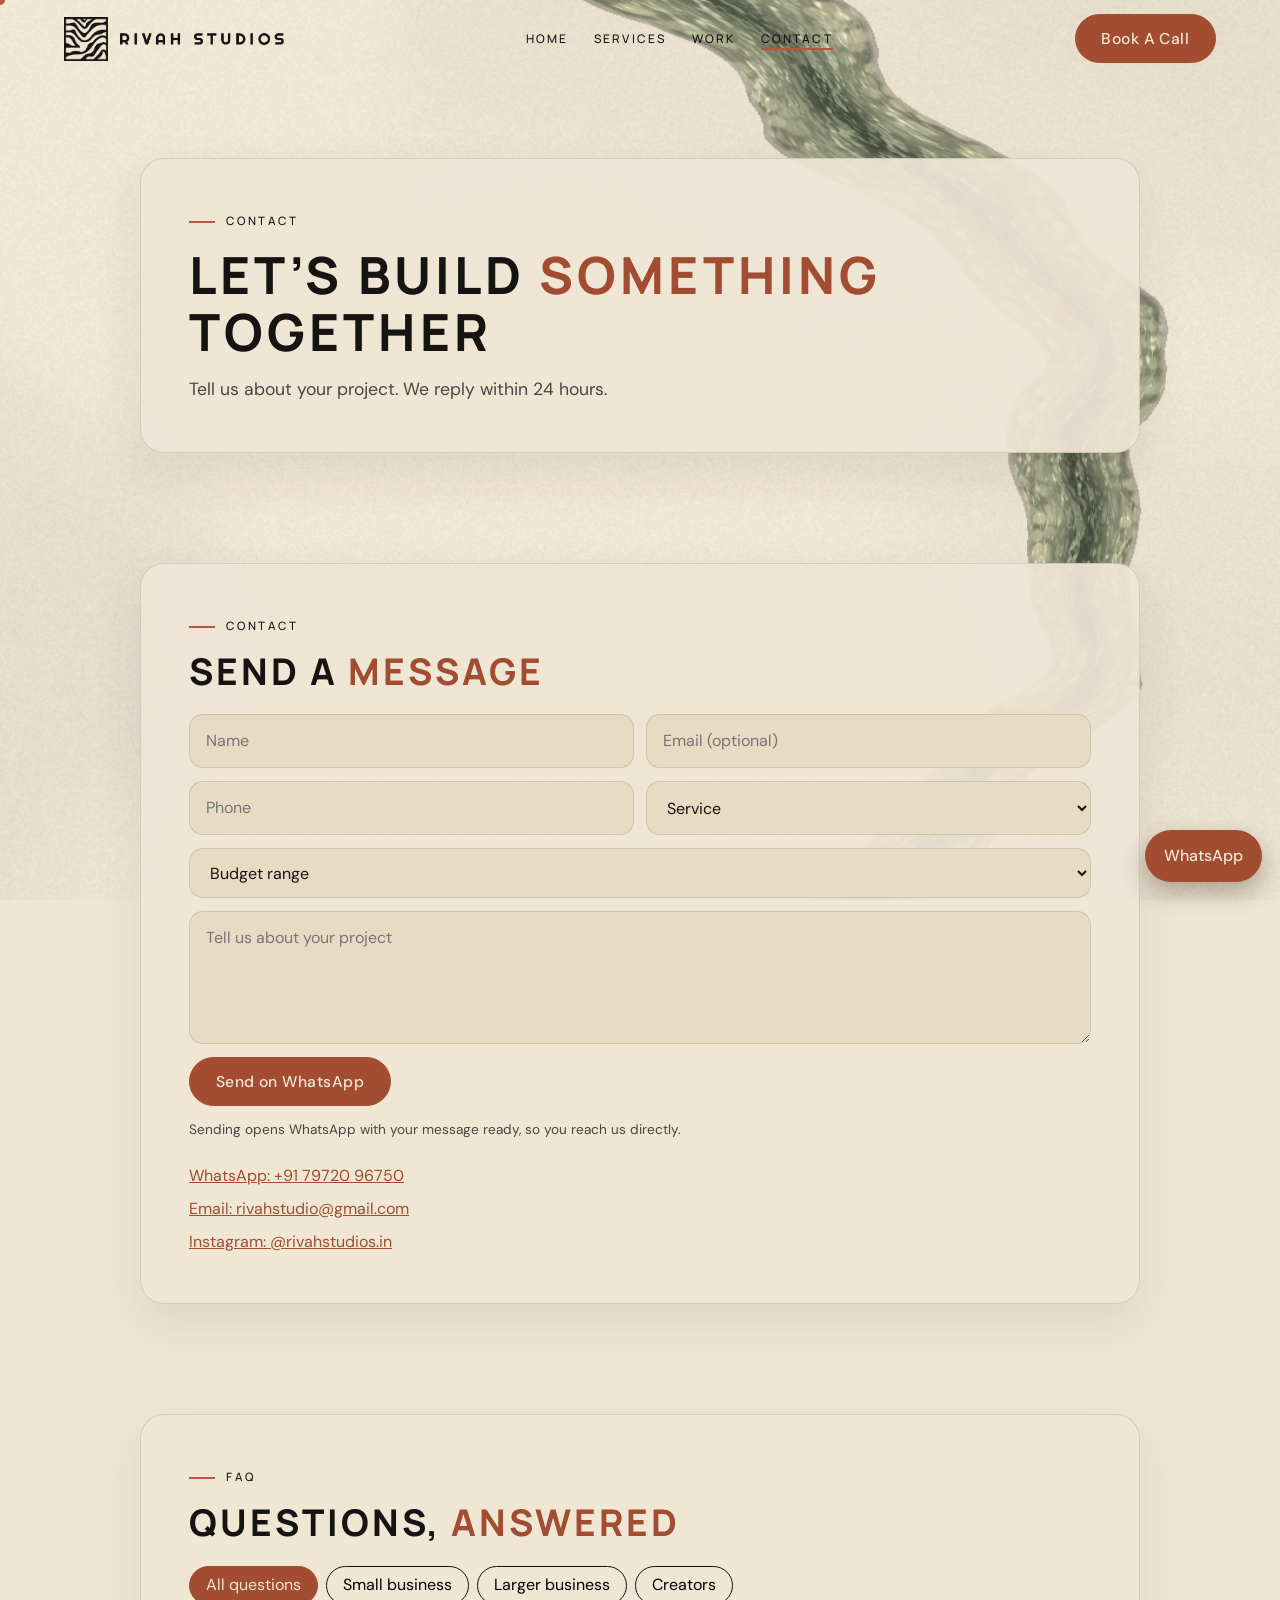
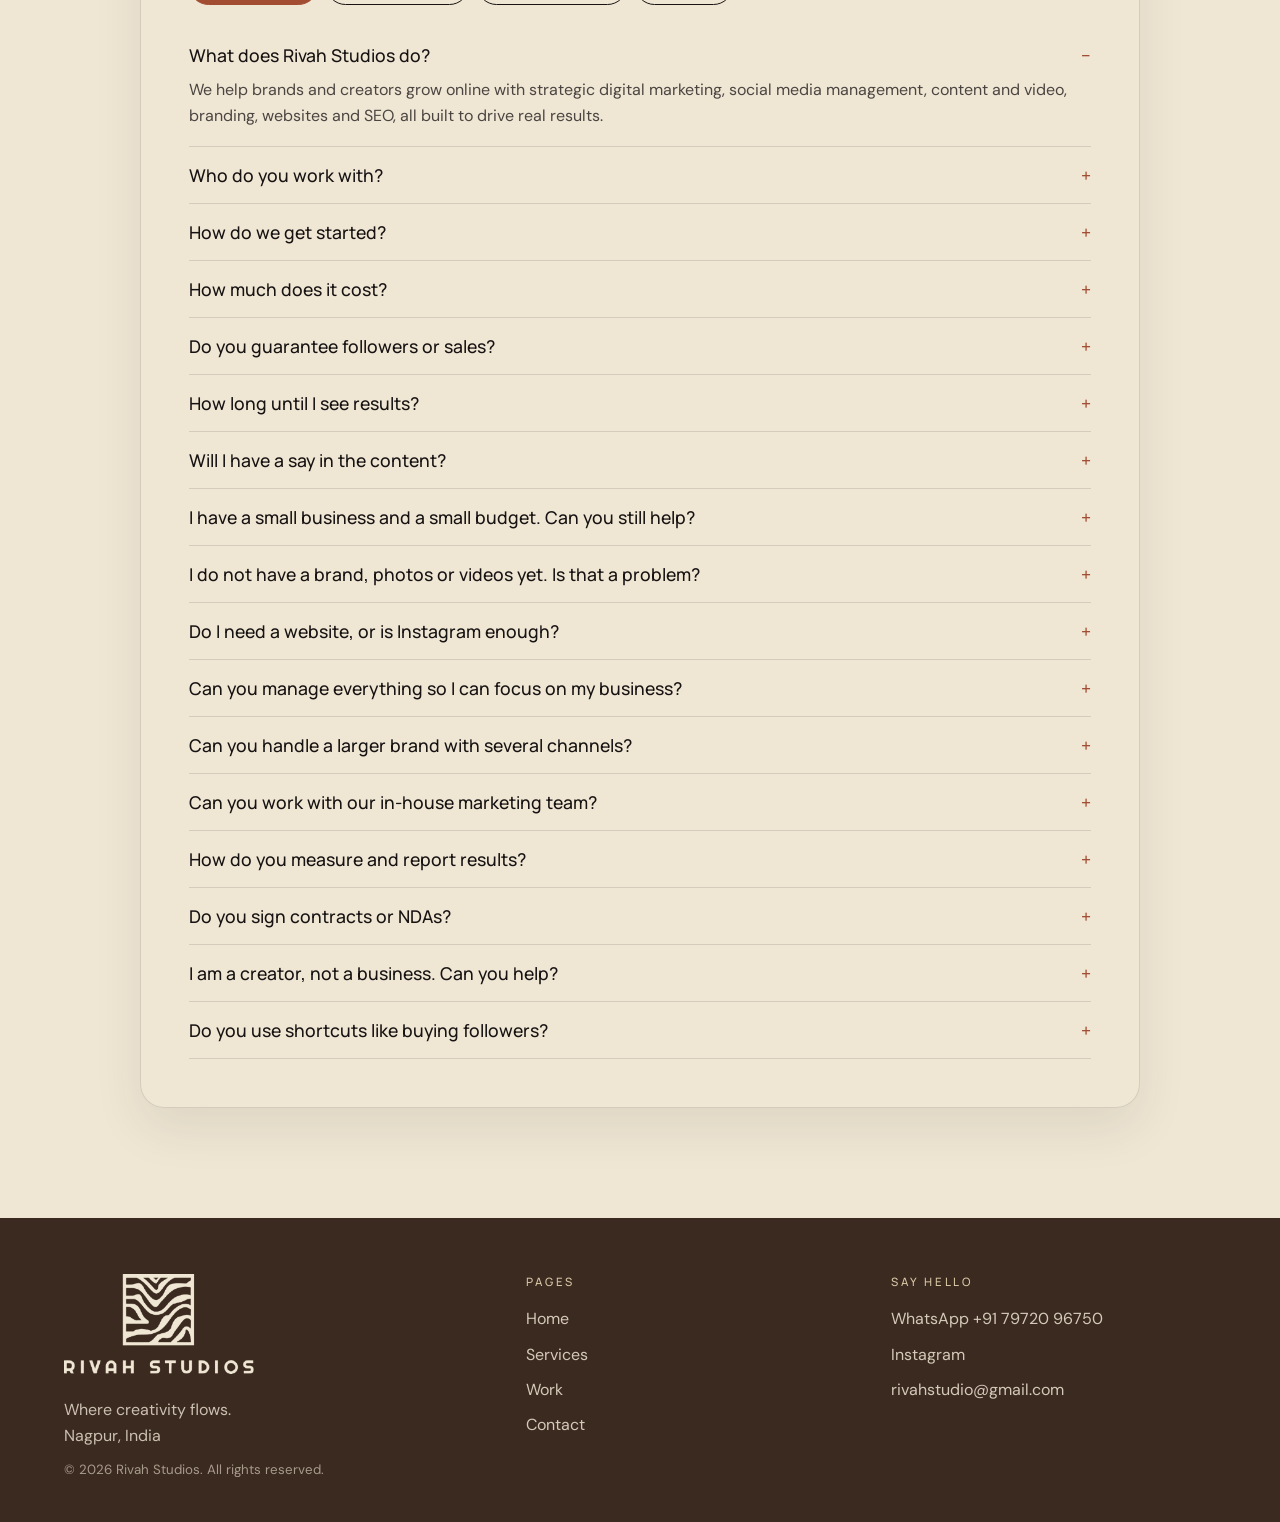
==== commit e822b8ca: "font style stuff" ====
--- a/rivah-studios/contact.html
+++ b/rivah-studios/contact.html
@@ -22,7 +22,7 @@
 <link rel="manifest" href="site.webmanifest">
 <link rel="preconnect" href="https://fonts.googleapis.com">
 <link rel="preconnect" href="https://fonts.gstatic.com" crossorigin>
-<link href="https://fonts.googleapis.com/css2?family=DM+Sans:wght@400;500;700&family=Rubik:wght@400;500&display=swap" rel="stylesheet">
+<link href="https://fonts.googleapis.com/css2?family=DM+Sans:wght@400;500;600;700&family=Manrope:wght@400;500;600;700;800&display=swap" rel="stylesheet">
 <link rel="stylesheet" href="css/base.css">
 <link rel="stylesheet" href="css/layout.css">
 <link rel="stylesheet" href="css/components.css">
--- a/rivah-studios/css/base.css
+++ b/rivah-studios/css/base.css
@@ -1,7 +1,7 @@
 /* base.css: brand tokens (from the Rivah Studios Brand Identity Kit), reset and typography. Change colors and fonts here only. */
 :root{--cream:#EFE6D4;--ink:#161312;--sand:#D9C7A5;--terra:#B5573A;--sage:#7A8266;--umber:#3B2A20;
 --terra-d:#A24C31;--card:#E7DBC4;--ink2:rgba(22,19,18,.76);--line:rgba(22,19,18,.12);--soft:rgba(181,87,58,.10);
---font-display:Rubik,system-ui,sans-serif;--font-body:"DM Sans",system-ui,sans-serif;
+--font-display:"Manrope",system-ui,sans-serif;--font-body:"DM Sans",system-ui,sans-serif;
 box-sizing:border-box;padding-top:env(safe-area-inset-top,0px);padding-bottom:env(safe-area-inset-bottom,0px)}
 @media (prefers-color-scheme: dark){:root:not([data-theme="light"]){--cream:#EFE6D4;--ink:#161312}}
 :root[data-theme="dark"]{--cream:#EFE6D4;--ink:#161312}
@@ -9,7 +9,7 @@
 *{box-sizing:border-box}
 body{margin:0;background:var(--cream);color:var(--ink);font-family:var(--font-body);overflow-x:hidden;line-height:1.65;-webkit-font-smoothing:antialiased}
 img{max-width:100%}
-h1,h2,h3{font-family:var(--font-display);font-weight:500;margin:0;line-height:1.12;text-transform:uppercase;letter-spacing:.08em;color:var(--ink)}
+h1,h2,h3{font-family:var(--font-display);font-weight:750;margin:0;line-height:1.12;text-transform:uppercase;letter-spacing:.08em;color:var(--ink)}
 h1{font-size:clamp(1.8rem,4.4vw,3.2rem)}
 h2{font-size:clamp(1.5rem,3.4vw,2.3rem);margin-bottom:1.4rem}
 h3{font-size:1rem;letter-spacing:.06em}
